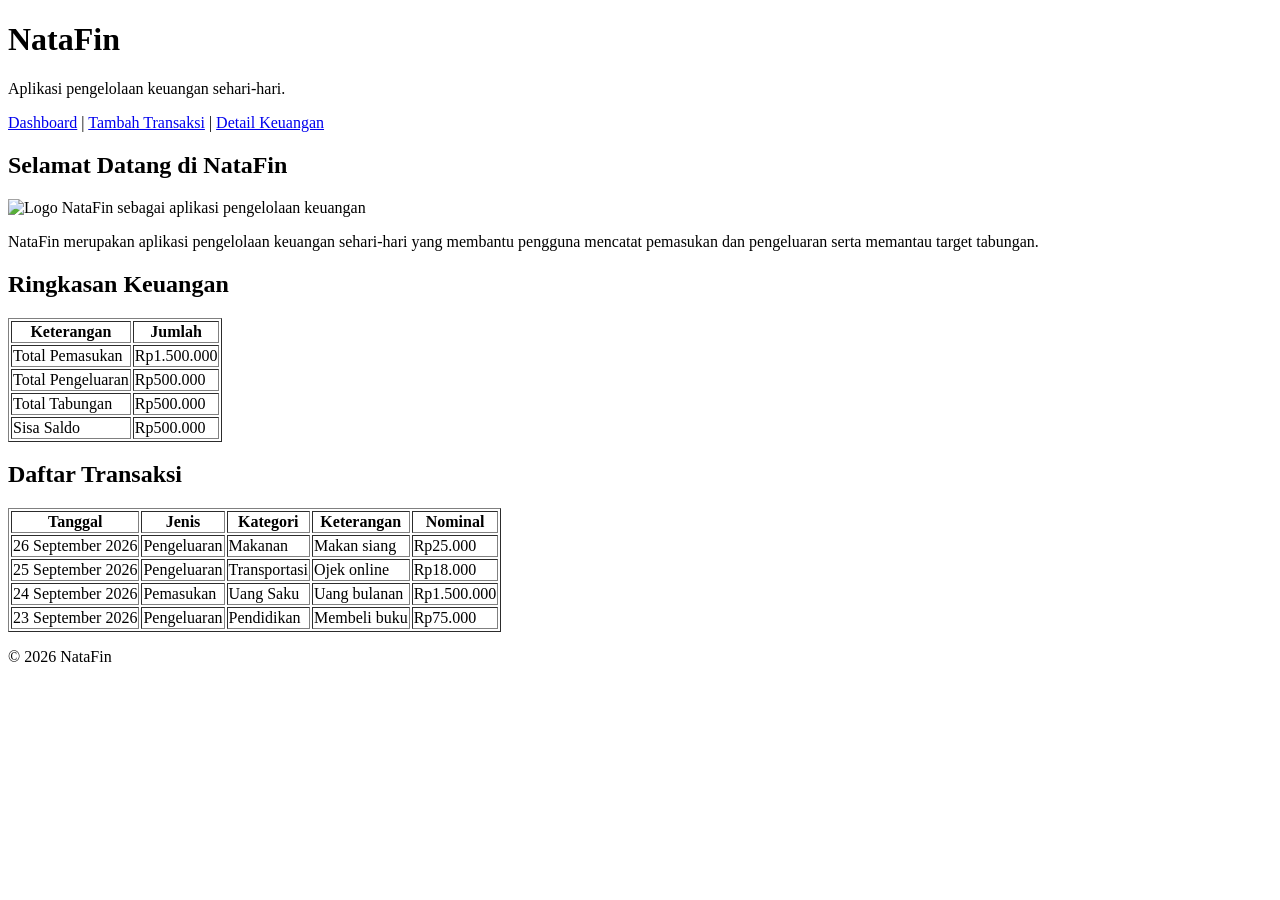
==== index.html @ c6db4d89 "Menambahkan struktur HTML" ====
<!DOCTYPE html>
<html lang="id">

<head>
    <meta charset="UTF-8">
    <meta name="viewport" content="width=device-width, initial-scale=1.0">
    <title>NataFin - Dashboard</title>
</head>

<body>
    <header>
        <h1>NataFin</h1>
        <p>Aplikasi pengelolaan keuangan sehari-hari.</p>

        <nav>
            <a href="index.html">Dashboard</a> |
            <a href="transaksi.html">Tambah Transaksi</a> |
            <a href="detail.html">Detail Keuangan</a>
        </nav>
    </header>

    <main>
        <article>
            <h2>Selamat Datang di NataFin</h2>

            <img src="https://placehold.co/600x200?text=NataFin" width="600" height="200"
                alt="Logo NataFin sebagai aplikasi pengelolaan keuangan">

            <p>
                NataFin merupakan aplikasi pengelolaan keuangan sehari-hari
                yang membantu pengguna mencatat pemasukan dan pengeluaran
                serta memantau target tabungan.
            </p>
        </article>

        <article>
            <h2>Ringkasan Keuangan</h2>

            <table border="1">
                <tr>
                    <th>Keterangan</th>
                    <th>Jumlah</th>
                </tr>
                <tr>
                    <td>Total Pemasukan</td>
                    <td>Rp1.500.000</td>
                </tr>
                <tr>
                    <td>Total Pengeluaran</td>
                    <td>Rp500.000</td>
                </tr>
                <tr>
                    <td>Total Tabungan</td>
                    <td>Rp500.000</td>
                </tr>
                <tr>
                    <td>Sisa Saldo</td>
                    <td>Rp500.000</td>
                </tr>
            </table>
        </article>

        <article>
            <h2>Daftar Transaksi</h2>

            <table border="1">
                <tr>
                    <th>Tanggal</th>
                    <th>Jenis</th>
                    <th>Kategori</th>
                    <th>Keterangan</th>
                    <th>Nominal</th>
                </tr>
                <tr>
                    <td>26 September 2026</td>
                    <td>Pengeluaran</td>
                    <td>Makanan</td>
                    <td>Makan siang</td>
                    <td>Rp25.000</td>
                </tr>
                <tr>
                    <td>25 September 2026</td>
                    <td>Pengeluaran</td>
                    <td>Transportasi</td>
                    <td>Ojek online</td>
                    <td>Rp18.000</td>
                </tr>
                <tr>
                    <td>24 September 2026</td>
                    <td>Pemasukan</td>
                    <td>Uang Saku</td>
                    <td>Uang bulanan</td>
                    <td>Rp1.500.000</td>
                </tr>
                <tr>
                    <td>23 September 2026</td>
                    <td>Pengeluaran</td>
                    <td>Pendidikan</td>
                    <td>Membeli buku</td>
                    <td>Rp75.000</td>
                </tr>
            </table>
        </article>
    </main>

    <footer>
        <p>&copy; 2026 NataFin</p>
    </footer>
</body>

</html>
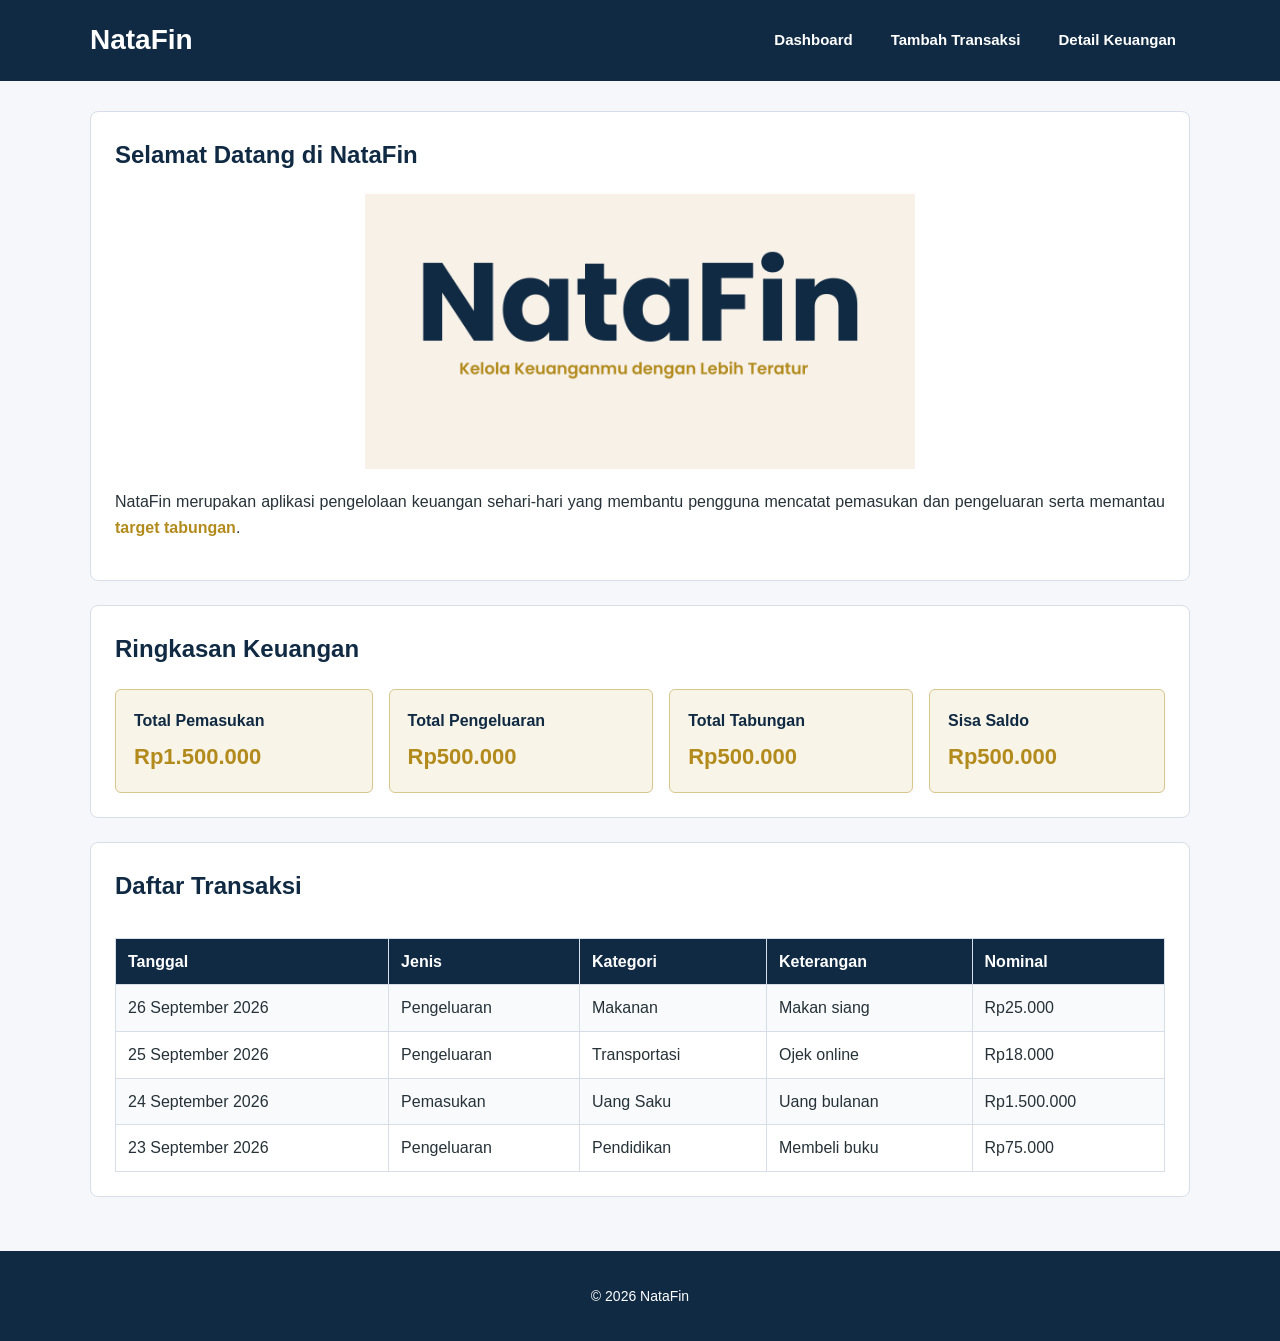
==== commit 412d27e7: "Menambahkan CSS pada aplikasi NataFin" ====
--- a/index.html
+++ b/index.html
@@ -5,107 +5,115 @@
     <meta charset="UTF-8">
     <meta name="viewport" content="width=device-width, initial-scale=1.0">
     <title>NataFin - Dashboard</title>
+    <link rel="stylesheet" href="style.css">
 </head>
 
 <body>
     <header>
-        <h1>NataFin</h1>
-        <p>Aplikasi pengelolaan keuangan sehari-hari.</p>
+        <div class="container navbar">
+            <a class="brand" href="index.html">NataFin</a>
 
-        <nav>
-            <a href="index.html">Dashboard</a> |
-            <a href="transaksi.html">Tambah Transaksi</a> |
-            <a href="detail.html">Detail Keuangan</a>
-        </nav>
+            <nav>
+                <ul class="nav-list">
+                    <li><a class="nav-link" href="index.html">Dashboard</a></li>
+                    <li><a class="nav-link" href="transaksi.html">Tambah Transaksi</a></li>
+                    <li><a class="nav-link" href="detail.html">Detail Keuangan</a></li>
+                </ul>
+            </nav>
+        </div>
     </header>
 
     <main>
-        <article>
-            <h2>Selamat Datang di NataFin</h2>
+        <div class="container">
+            <article>
+                <h2>Selamat Datang di NataFin</h2>
 
-            <img src="https://placehold.co/600x200?text=NataFin" width="600" height="200"
-                alt="Logo NataFin sebagai aplikasi pengelolaan keuangan">
+                <img class="logo" src="images/logo_natafin.png" alt="Logo NataFin">
 
-            <p>
-                NataFin merupakan aplikasi pengelolaan keuangan sehari-hari
-                yang membantu pengguna mencatat pemasukan dan pengeluaran
-                serta memantau target tabungan.
-            </p>
-        </article>
+                <p class="page-intro">
+                    NataFin merupakan aplikasi pengelolaan keuangan sehari-hari
+                    yang membantu pengguna mencatat pemasukan dan pengeluaran
+                    serta memantau <span class="highlight">target tabungan</span>.
+                </p>
+            </article>
 
-        <article>
-            <h2>Ringkasan Keuangan</h2>
+            <article>
+                <h2>Ringkasan Keuangan</h2>
 
-            <table border="1">
-                <tr>
-                    <th>Keterangan</th>
-                    <th>Jumlah</th>
-                </tr>
-                <tr>
-                    <td>Total Pemasukan</td>
-                    <td>Rp1.500.000</td>
-                </tr>
-                <tr>
-                    <td>Total Pengeluaran</td>
-                    <td>Rp500.000</td>
-                </tr>
-                <tr>
-                    <td>Total Tabungan</td>
-                    <td>Rp500.000</td>
-                </tr>
-                <tr>
-                    <td>Sisa Saldo</td>
-                    <td>Rp500.000</td>
-                </tr>
-            </table>
-        </article>
+                <div class="summary-grid">
+                    <div class="summary-card">
+                        <h3>Total Pemasukan</h3>
+                        <span class="amount">Rp1.500.000</span>
+                    </div>
 
-        <article>
-            <h2>Daftar Transaksi</h2>
+                    <div class="summary-card">
+                        <h3>Total Pengeluaran</h3>
+                        <span class="amount">Rp500.000</span>
+                    </div>
 
-            <table border="1">
-                <tr>
-                    <th>Tanggal</th>
-                    <th>Jenis</th>
-                    <th>Kategori</th>
-                    <th>Keterangan</th>
-                    <th>Nominal</th>
-                </tr>
-                <tr>
-                    <td>26 September 2026</td>
-                    <td>Pengeluaran</td>
-                    <td>Makanan</td>
-                    <td>Makan siang</td>
-                    <td>Rp25.000</td>
-                </tr>
-                <tr>
-                    <td>25 September 2026</td>
-                    <td>Pengeluaran</td>
-                    <td>Transportasi</td>
-                    <td>Ojek online</td>
-                    <td>Rp18.000</td>
-                </tr>
-                <tr>
-                    <td>24 September 2026</td>
-                    <td>Pemasukan</td>
-                    <td>Uang Saku</td>
-                    <td>Uang bulanan</td>
-                    <td>Rp1.500.000</td>
-                </tr>
-                <tr>
-                    <td>23 September 2026</td>
-                    <td>Pengeluaran</td>
-                    <td>Pendidikan</td>
-                    <td>Membeli buku</td>
-                    <td>Rp75.000</td>
-                </tr>
-            </table>
-        </article>
+                    <div class="summary-card">
+                        <h3>Total Tabungan</h3>
+                        <span class="amount">Rp500.000</span>
+                    </div>
+
+                    <div class="summary-card">
+                        <h3>Sisa Saldo</h3>
+                        <span class="amount">Rp500.000</span>
+                    </div>
+                </div>
+            </article>
+
+            <article>
+                <h2>Daftar Transaksi</h2>
+
+                <div class="table-wrapper">
+                    <table>
+                        <tr>
+                            <th>Tanggal</th>
+                            <th>Jenis</th>
+                            <th>Kategori</th>
+                            <th>Keterangan</th>
+                            <th>Nominal</th>
+                        </tr>
+                        <tr>
+                            <td>26 September 2026</td>
+                            <td>Pengeluaran</td>
+                            <td>Makanan</td>
+                            <td>Makan siang</td>
+                            <td>Rp25.000</td>
+                        </tr>
+                        <tr>
+                            <td>25 September 2026</td>
+                            <td>Pengeluaran</td>
+                            <td>Transportasi</td>
+                            <td>Ojek online</td>
+                            <td>Rp18.000</td>
+                        </tr>
+                        <tr>
+                            <td>24 September 2026</td>
+                            <td>Pemasukan</td>
+                            <td>Uang Saku</td>
+                            <td>Uang bulanan</td>
+                            <td>Rp1.500.000</td>
+                        </tr>
+                        <tr>
+                            <td>23 September 2026</td>
+                            <td>Pengeluaran</td>
+                            <td>Pendidikan</td>
+                            <td>Membeli buku</td>
+                            <td>Rp75.000</td>
+                        </tr>
+                    </table>
+                </div>
+            </article>
+        </div>
     </main>
 
     <footer>
-        <p>&copy; 2026 NataFin</p>
+        <div class="container">
+            <p>&copy; 2026 NataFin</p>
+        </div>
     </footer>
 </body>
 
-</html>+</html>
--- a/style.css
+++ b/style.css
@@ -0,0 +1,284 @@
+* {
+    box-sizing: border-box;
+}
+
+body {
+    margin: 0;
+    font-family: Arial, sans-serif;
+    font-size: 16px;
+    line-height: 1.6;
+    background-color: #F5F7FA;
+    color: #263238;
+}
+
+.container {
+    width: 90%;
+    max-width: 1100px;
+    margin: 0 auto;
+}
+
+header {
+    background-color: #102A43;
+    color: white;
+    padding: 18px 0;
+}
+
+.navbar {
+    display: flex;
+    justify-content: space-between;
+    align-items: center;
+}
+
+.brand {
+    color: white;
+    text-decoration: none;
+    font-size: 28px;
+    font-weight: bold;
+}
+
+.nav-list {
+    display: flex;
+    align-items: center;
+    gap: 10px;
+    margin: 0;
+    padding: 0;
+    list-style-type: none;
+}
+
+.nav-list li {
+    margin: 0;
+}
+
+.nav-link {
+    display: block;
+    padding: 9px 14px;
+    color: white;
+    text-decoration: none;
+    font-size: 15px;
+    font-weight: bold;
+}
+
+.nav-link:hover {
+    color: #D4AF37;
+}
+
+main {
+    padding: 30px 0;
+}
+
+article {
+    margin-bottom: 24px;
+    padding: 24px;
+    background-color: white;
+    border: 1px solid #D7DEE7;
+    border-radius: 8px;
+}
+
+article h2 {
+    margin-top: 0;
+    color: #102A43;
+    font-size: 24px;
+    font-weight: bold;
+}
+
+article h3 {
+    color: #102A43;
+}
+
+.page-intro {
+    text-align: justify;
+}
+
+.logo {
+    display: block;
+    width: 550px;
+    max-width: 100%;
+    height: auto;
+    margin: 20px auto;
+}
+
+.highlight {
+    color: #B38B1D;
+    font-weight: bold;
+}
+
+.summary-grid {
+    display: flex;
+    flex-wrap: wrap;
+    gap: 16px;
+}
+
+.summary-card {
+    flex-grow: 1;
+    padding: 18px;
+    background-color: #F8F4E8;
+    border: 1px solid #D9C68A;
+    border-radius: 6px;
+}
+
+.summary-card h3 {
+    margin: 0 0 6px;
+    font-size: 16px;
+    font-weight: bold;
+}
+
+.amount {
+    font-size: 22px;
+    font-weight: bold;
+    color: #B38B1D;
+}
+
+.table-wrapper {
+    overflow-x: auto;
+}
+
+table {
+    width: 100%;
+    border-collapse: collapse;
+    margin-top: 12px;
+    background-color: white;
+}
+
+th,
+td {
+    padding: 10px 12px;
+    border: 1px solid #D7DEE7;
+    text-align: left;
+}
+
+th {
+    background-color: #102A43;
+    color: white;
+    font-weight: bold;
+}
+
+tr:nth-child(even) td {
+    background-color: #F8FAFC;
+}
+
+.form-group {
+    margin-bottom: 18px;
+}
+
+.form-label {
+    display: block;
+    margin-bottom: 6px;
+    color: #102A43;
+    font-weight: bold;
+}
+
+input,
+select,
+textarea {
+    width: 100%;
+    max-width: 600px;
+    padding: 10px;
+    font-family: Arial, sans-serif;
+    font-size: 16px;
+    color: #263238;
+    background-color: white;
+    border: 1px solid #B9C4D0;
+    border-radius: 4px;
+}
+
+input:focus,
+select:focus,
+textarea:focus {
+    outline: 2px solid #D4AF37;
+}
+
+textarea {
+    resize: vertical;
+}
+
+.form-actions {
+    text-align: left;
+}
+
+button {
+    padding: 10px 18px;
+    border: 0;
+    border-radius: 6px;
+    background-color: #D4AF37;
+    color: #102A43;
+    font-size: 16px;
+    font-weight: bold;
+}
+
+button:hover {
+    background-color: #B38B1D;
+    color: white;
+}
+
+.content-link {
+    color: #B38B1D;
+    font-weight: bold;
+}
+
+footer {
+    padding: 20px 0;
+    background-color: #102A43;
+    color: white;
+    text-align: center;
+    font-size: 14px;
+}
+
+@media (max-width: 576px) {
+    body {
+        font-size: 15px;
+    }
+
+    .container {
+        width: 94%;
+    }
+
+    .navbar {
+        flex-direction: column;
+        gap: 12px;
+    }
+
+    .brand {
+        font-size: 26px;
+    }
+
+    .nav-list {
+        flex-direction: column;
+        align-items: stretch;
+        width: 100%;
+        gap: 4px;
+    }
+
+    .nav-link {
+        text-align: center;
+    }
+
+    main {
+        padding: 18px 0;
+    }
+
+    article {
+        padding: 18px;
+    }
+
+    article h2 {
+        font-size: 21px;
+    }
+
+    .logo {
+        width: 300px;
+    }
+
+    .summary-card {
+        flex-basis: 100%;
+    }
+
+    th,
+    td {
+        padding: 8px;
+        font-size: 14px;
+    }
+
+    .amount {
+        font-size: 20px;
+    }
+}
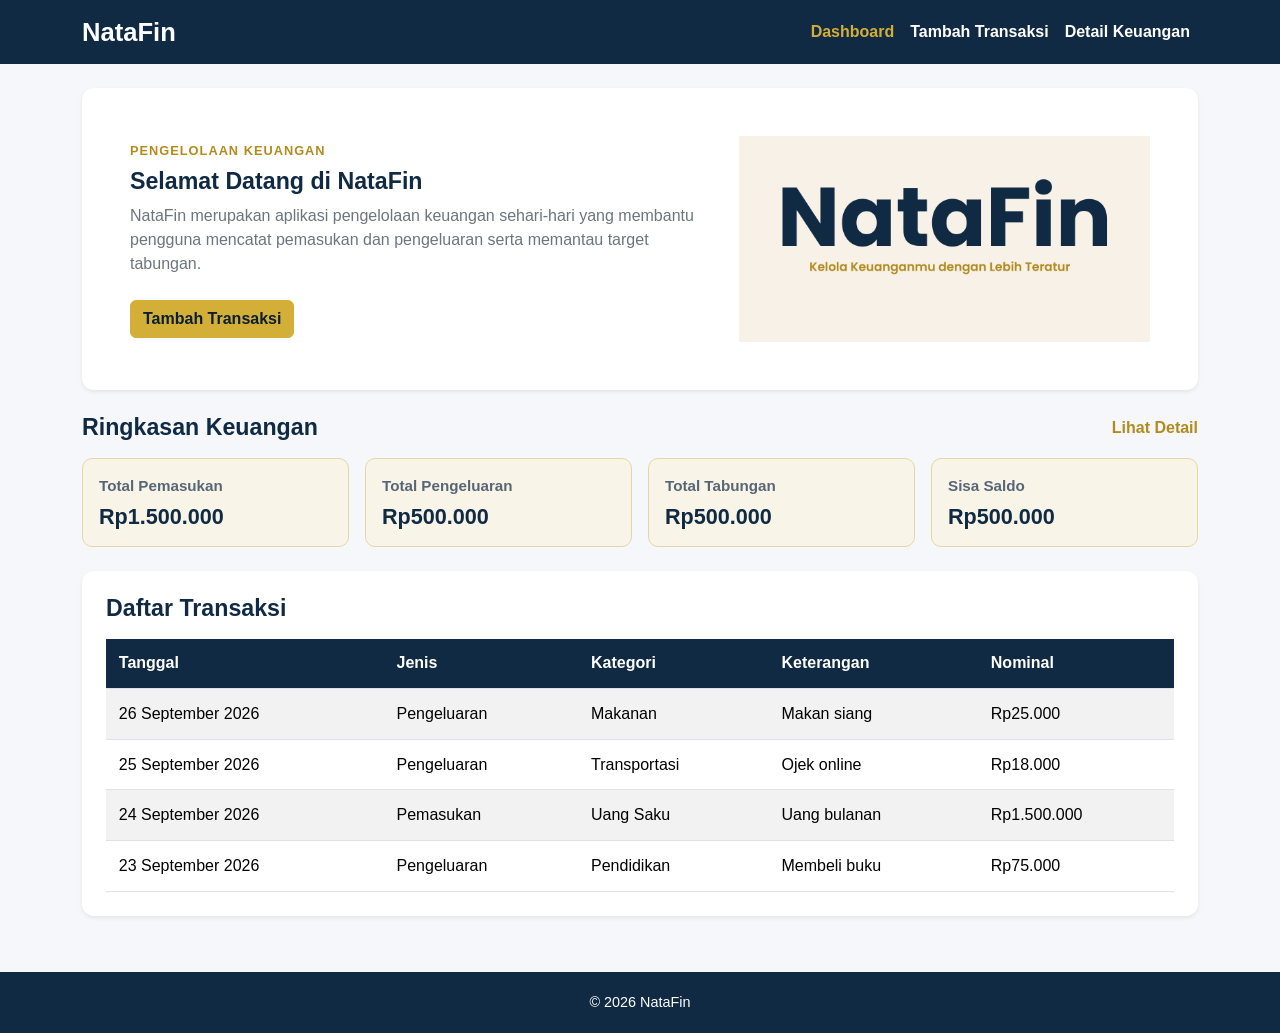
==== commit 1de721ff: "Menerapkan Bootstrap pada aplikasi NataFin" ====
--- a/index.html
+++ b/index.html
@@ -5,115 +5,168 @@
     <meta charset="UTF-8">
     <meta name="viewport" content="width=device-width, initial-scale=1.0">
     <title>NataFin - Dashboard</title>
+
+    <link href="https://cdn.jsdelivr.net/npm/bootstrap@5.3.0/dist/css/bootstrap.min.css" rel="stylesheet">
     <link rel="stylesheet" href="style.css">
 </head>
 
 <body>
-    <header>
-        <div class="container navbar">
-            <a class="brand" href="index.html">NataFin</a>
+    <nav class="navbar navbar-expand-lg navbar-dark navbar-natafin">
+        <div class="container">
+            <a class="navbar-brand" href="index.html">NataFin</a>
 
-            <nav>
-                <ul class="nav-list">
-                    <li><a class="nav-link" href="index.html">Dashboard</a></li>
-                    <li><a class="nav-link" href="transaksi.html">Tambah Transaksi</a></li>
-                    <li><a class="nav-link" href="detail.html">Detail Keuangan</a></li>
+            <button class="navbar-toggler" type="button" data-bs-toggle="collapse"
+                data-bs-target="#navbarNataFin" aria-controls="navbarNataFin"
+                aria-expanded="false" aria-label="Buka navigasi">
+                <span class="navbar-toggler-icon"></span>
+            </button>
+
+            <div class="collapse navbar-collapse" id="navbarNataFin">
+                <ul class="navbar-nav ms-auto mb-2 mb-lg-0">
+                    <li class="nav-item">
+                        <a class="nav-link active" aria-current="page" href="index.html">Dashboard</a>
+                    </li>
+                    <li class="nav-item">
+                        <a class="nav-link" href="transaksi.html">Tambah Transaksi</a>
+                    </li>
+                    <li class="nav-item">
+                        <a class="nav-link" href="detail.html">Detail Keuangan</a>
+                    </li>
                 </ul>
-            </nav>
+            </div>
         </div>
-    </header>
+    </nav>
 
-    <main>
-        <div class="container">
-            <article>
-                <h2>Selamat Datang di NataFin</h2>
+    <main class="container py-4">
+        <section class="card hero-card shadow-sm border-0 mb-4">
+            <div class="card-body p-4 p-lg-5">
+                <div class="row align-items-center g-4">
+                    <div class="col-12 col-lg-7">
+                        <p class="eyebrow">PENGELOLAAN KEUANGAN</p>
+                        <h1 class="section-title">Selamat Datang di NataFin</h1>
 
-                <img class="logo" src="images/logo_natafin.png" alt="Logo NataFin">
+                        <p class="text-secondary">
+                            NataFin merupakan aplikasi pengelolaan keuangan sehari-hari
+                            yang membantu pengguna mencatat pemasukan dan pengeluaran
+                            serta memantau target tabungan.
+                        </p>
 
-                <p class="page-intro">
-                    NataFin merupakan aplikasi pengelolaan keuangan sehari-hari
-                    yang membantu pengguna mencatat pemasukan dan pengeluaran
-                    serta memantau <span class="highlight">target tabungan</span>.
-                </p>
-            </article>
-
-            <article>
-                <h2>Ringkasan Keuangan</h2>
-
-                <div class="summary-grid">
-                    <div class="summary-card">
-                        <h3>Total Pemasukan</h3>
-                        <span class="amount">Rp1.500.000</span>
+                        <a href="transaksi.html" class="btn btn-gold mt-2">
+                            Tambah Transaksi
+                        </a>
                     </div>
 
-                    <div class="summary-card">
-                        <h3>Total Pengeluaran</h3>
-                        <span class="amount">Rp500.000</span>
-                    </div>
-
-                    <div class="summary-card">
-                        <h3>Total Tabungan</h3>
-                        <span class="amount">Rp500.000</span>
-                    </div>
-
-                    <div class="summary-card">
-                        <h3>Sisa Saldo</h3>
-                        <span class="amount">Rp500.000</span>
+                    <div class="col-12 col-lg-5 text-center">
+                        <img src="images/logo_natafin.png"
+                            class="img-fluid brand-logo" alt="Logo NataFin">
                     </div>
                 </div>
-            </article>
+            </div>
+        </section>
 
-            <article>
-                <h2>Daftar Transaksi</h2>
+        <section class="mb-4">
+            <div class="d-flex justify-content-between align-items-center mb-3">
+                <h2 class="section-title mb-0">Ringkasan Keuangan</h2>
+                <a href="detail.html" class="content-link">Lihat Detail</a>
+            </div>
 
-                <div class="table-wrapper">
-                    <table>
-                        <tr>
-                            <th>Tanggal</th>
-                            <th>Jenis</th>
-                            <th>Kategori</th>
-                            <th>Keterangan</th>
-                            <th>Nominal</th>
-                        </tr>
-                        <tr>
-                            <td>26 September 2026</td>
-                            <td>Pengeluaran</td>
-                            <td>Makanan</td>
-                            <td>Makan siang</td>
-                            <td>Rp25.000</td>
-                        </tr>
-                        <tr>
-                            <td>25 September 2026</td>
-                            <td>Pengeluaran</td>
-                            <td>Transportasi</td>
-                            <td>Ojek online</td>
-                            <td>Rp18.000</td>
-                        </tr>
-                        <tr>
-                            <td>24 September 2026</td>
-                            <td>Pemasukan</td>
-                            <td>Uang Saku</td>
-                            <td>Uang bulanan</td>
-                            <td>Rp1.500.000</td>
-                        </tr>
-                        <tr>
-                            <td>23 September 2026</td>
-                            <td>Pengeluaran</td>
-                            <td>Pendidikan</td>
-                            <td>Membeli buku</td>
-                            <td>Rp75.000</td>
-                        </tr>
+            <div class="row g-3">
+                <div class="col-12 col-sm-6 col-xl-3">
+                    <div class="card summary-card h-100">
+                        <div class="card-body">
+                            <p class="summary-label">Total Pemasukan</p>
+                            <h3 class="summary-amount">Rp1.500.000</h3>
+                        </div>
+                    </div>
+                </div>
+
+                <div class="col-12 col-sm-6 col-xl-3">
+                    <div class="card summary-card h-100">
+                        <div class="card-body">
+                            <p class="summary-label">Total Pengeluaran</p>
+                            <h3 class="summary-amount">Rp500.000</h3>
+                        </div>
+                    </div>
+                </div>
+
+                <div class="col-12 col-sm-6 col-xl-3">
+                    <div class="card summary-card h-100">
+                        <div class="card-body">
+                            <p class="summary-label">Total Tabungan</p>
+                            <h3 class="summary-amount">Rp500.000</h3>
+                        </div>
+                    </div>
+                </div>
+
+                <div class="col-12 col-sm-6 col-xl-3">
+                    <div class="card summary-card h-100">
+                        <div class="card-body">
+                            <p class="summary-label">Sisa Saldo</p>
+                            <h3 class="summary-amount">Rp500.000</h3>
+                        </div>
+                    </div>
+                </div>
+            </div>
+        </section>
+
+        <section class="card content-card shadow-sm border-0">
+            <div class="card-body p-3 p-md-4">
+                <h2 class="section-title mb-3">Daftar Transaksi</h2>
+
+                <div class="table-responsive">
+                    <table class="table table-striped table-hover align-middle mb-0">
+                        <thead class="table-natafin">
+                            <tr>
+                                <th scope="col">Tanggal</th>
+                                <th scope="col">Jenis</th>
+                                <th scope="col">Kategori</th>
+                                <th scope="col">Keterangan</th>
+                                <th scope="col">Nominal</th>
+                            </tr>
+                        </thead>
+                        <tbody>
+                            <tr>
+                                <td>26 September 2026</td>
+                                <td>Pengeluaran</td>
+                                <td>Makanan</td>
+                                <td>Makan siang</td>
+                                <td>Rp25.000</td>
+                            </tr>
+                            <tr>
+                                <td>25 September 2026</td>
+                                <td>Pengeluaran</td>
+                                <td>Transportasi</td>
+                                <td>Ojek online</td>
+                                <td>Rp18.000</td>
+                            </tr>
+                            <tr>
+                                <td>24 September 2026</td>
+                                <td>Pemasukan</td>
+                                <td>Uang Saku</td>
+                                <td>Uang bulanan</td>
+                                <td>Rp1.500.000</td>
+                            </tr>
+                            <tr>
+                                <td>23 September 2026</td>
+                                <td>Pengeluaran</td>
+                                <td>Pendidikan</td>
+                                <td>Membeli buku</td>
+                                <td>Rp75.000</td>
+                            </tr>
+                        </tbody>
                     </table>
                 </div>
-            </article>
-        </div>
+            </div>
+        </section>
     </main>
 
-    <footer>
-        <div class="container">
-            <p>&copy; 2026 NataFin</p>
+    <footer class="footer-natafin">
+        <div class="container text-center">
+            <p class="mb-0">&copy; 2026 NataFin</p>
         </div>
     </footer>
+
+    <script src="https://cdn.jsdelivr.net/npm/bootstrap@5.3.0/dist/js/bootstrap.bundle.min.js"></script>
 </body>
 
 </html>
--- a/style.css
+++ b/style.css
@@ -1,284 +1,166 @@
-* {
-    box-sizing: border-box;
+:root {
+    --natafin-navy: #102A43;
+    --natafin-navy-dark: #0B1F33;
+    --natafin-gold: #D4AF37;
+    --natafin-gold-dark: #B38B1D;
+    --natafin-bg: #F5F7FA;
+    --natafin-text: #263238;
+    --natafin-border: #D7DEE7;
+    --natafin-pale-gold: #F8F4E8;
 }
 
 body {
     margin: 0;
     font-family: Arial, sans-serif;
-    font-size: 16px;
-    line-height: 1.6;
-    background-color: #F5F7FA;
-    color: #263238;
+    color: var(--natafin-text);
+    background-color: var(--natafin-bg);
 }
 
-.container {
-    width: 90%;
-    max-width: 1100px;
-    margin: 0 auto;
+.navbar-natafin {
+    background-color: var(--natafin-navy);
 }
 
-header {
-    background-color: #102A43;
-    color: white;
-    padding: 18px 0;
-}
-
-.navbar {
-    display: flex;
-    justify-content: space-between;
-    align-items: center;
-}
-
-.brand {
-    color: white;
-    text-decoration: none;
-    font-size: 28px;
+.navbar-natafin .navbar-brand {
+    color: #FFFFFF;
+    font-size: 1.6rem;
     font-weight: bold;
 }
 
-.nav-list {
-    display: flex;
-    align-items: center;
-    gap: 10px;
-    margin: 0;
-    padding: 0;
-    list-style-type: none;
+.navbar-natafin .nav-link {
+    padding: 0.65rem 0.9rem;
+    color: #FFFFFF;
+    font-weight: 600;
 }
 
-.nav-list li {
-    margin: 0;
+.navbar-natafin .nav-link:hover,
+.navbar-natafin .nav-link.active {
+    color: var(--natafin-gold);
 }
 
-.nav-link {
-    display: block;
-    padding: 9px 14px;
-    color: white;
-    text-decoration: none;
-    font-size: 15px;
-    font-weight: bold;
+.section-title {
+    color: var(--natafin-navy);
+    font-size: 1.45rem;
+    font-weight: 700;
 }
 
-.nav-link:hover {
-    color: #D4AF37;
+.eyebrow {
+    margin-bottom: 0.5rem;
+    color: var(--natafin-gold-dark);
+    font-size: 0.8rem;
+    font-weight: 700;
+    letter-spacing: 1px;
 }
 
-main {
-    padding: 30px 0;
+.hero-card,
+.content-card {
+    border-radius: 12px;
+    background-color: #FFFFFF;
 }
 
-article {
-    margin-bottom: 24px;
-    padding: 24px;
-    background-color: white;
-    border: 1px solid #D7DEE7;
-    border-radius: 8px;
+.brand-logo {
+    width: 100%;
+    max-width: 480px;
+    height: auto;
 }
 
-article h2 {
-    margin-top: 0;
-    color: #102A43;
-    font-size: 24px;
-    font-weight: bold;
+.btn-gold {
+    border: 1px solid var(--natafin-gold);
+    background-color: var(--natafin-gold);
+    color: var(--natafin-navy-dark);
+    font-weight: 700;
 }
 
-article h3 {
-    color: #102A43;
+.btn-gold:hover {
+    border-color: var(--natafin-gold-dark);
+    background-color: var(--natafin-gold-dark);
+    color: #FFFFFF;
 }
 
-.page-intro {
-    text-align: justify;
+.btn-outline-navy {
+    border: 1px solid var(--natafin-navy);
+    color: var(--natafin-navy);
+    font-weight: 600;
 }
 
-.logo {
-    display: block;
-    width: 550px;
-    max-width: 100%;
-    height: auto;
-    margin: 20px auto;
-}
-
-.highlight {
-    color: #B38B1D;
-    font-weight: bold;
-}
-
-.summary-grid {
-    display: flex;
-    flex-wrap: wrap;
-    gap: 16px;
+.btn-outline-navy:hover {
+    background-color: var(--natafin-navy);
+    color: #FFFFFF;
 }
 
 .summary-card {
-    flex-grow: 1;
-    padding: 18px;
-    background-color: #F8F4E8;
-    border: 1px solid #D9C68A;
-    border-radius: 6px;
+    border: 1px solid #E5D7A5;
+    border-radius: 10px;
+    background-color: var(--natafin-pale-gold);
 }
 
-.summary-card h3 {
-    margin: 0 0 6px;
-    font-size: 16px;
-    font-weight: bold;
+.summary-label {
+    margin-bottom: 0.4rem;
+    color: #586575;
+    font-size: 0.95rem;
+    font-weight: 600;
 }
 
-.amount {
-    font-size: 22px;
-    font-weight: bold;
-    color: #B38B1D;
+.summary-amount {
+    margin: 0;
+    color: var(--natafin-navy);
+    font-size: 1.35rem;
+    font-weight: 700;
 }
 
-.table-wrapper {
-    overflow-x: auto;
+.content-link {
+    color: var(--natafin-gold-dark);
+    font-weight: 700;
+    text-decoration: none;
 }
 
-table {
-    width: 100%;
-    border-collapse: collapse;
-    margin-top: 12px;
-    background-color: white;
+.content-link:hover {
+    color: var(--natafin-navy);
+    text-decoration: underline;
 }
 
-th,
-td {
-    padding: 10px 12px;
-    border: 1px solid #D7DEE7;
-    text-align: left;
+.table-natafin th {
+    background-color: var(--natafin-navy);
+    color: #FFFFFF;
+    font-weight: 600;
 }
 
-th {
-    background-color: #102A43;
-    color: white;
-    font-weight: bold;
-}
-
-tr:nth-child(even) td {
-    background-color: #F8FAFC;
-}
-
-.form-group {
-    margin-bottom: 18px;
+.table > :not(caption) > * > * {
+    padding: 0.8rem;
 }
 
 .form-label {
-    display: block;
-    margin-bottom: 6px;
-    color: #102A43;
-    font-weight: bold;
+    color: var(--natafin-navy);
+    font-weight: 600;
 }
 
-input,
-select,
-textarea {
-    width: 100%;
-    max-width: 600px;
-    padding: 10px;
-    font-family: Arial, sans-serif;
-    font-size: 16px;
-    color: #263238;
-    background-color: white;
-    border: 1px solid #B9C4D0;
-    border-radius: 4px;
+.form-control:focus,
+.form-select:focus {
+    border-color: var(--natafin-gold);
+    box-shadow: 0 0 0 0.2rem rgba(212, 175, 55, 0.2);
 }
 
-input:focus,
-select:focus,
-textarea:focus {
-    outline: 2px solid #D4AF37;
-}
-
-textarea {
-    resize: vertical;
-}
-
-.form-actions {
-    text-align: left;
-}
-
-button {
-    padding: 10px 18px;
-    border: 0;
-    border-radius: 6px;
-    background-color: #D4AF37;
-    color: #102A43;
-    font-size: 16px;
-    font-weight: bold;
-}
-
-button:hover {
-    background-color: #B38B1D;
-    color: white;
-}
-
-.content-link {
-    color: #B38B1D;
-    font-weight: bold;
-}
-
-footer {
-    padding: 20px 0;
-    background-color: #102A43;
-    color: white;
-    text-align: center;
-    font-size: 14px;
+.footer-natafin {
+    margin-top: 2rem;
+    padding: 1.25rem 0;
+    background-color: var(--natafin-navy);
+    color: #FFFFFF;
+    font-size: 0.9rem;
 }
 
 @media (max-width: 576px) {
-    body {
-        font-size: 15px;
+    .section-title {
+        font-size: 1.25rem;
     }
 
-    .container {
-        width: 94%;
+    .brand-logo {
+        max-width: 320px;
     }
 
-    .navbar {
-        flex-direction: column;
-        gap: 12px;
+    .summary-amount {
+        font-size: 1.2rem;
     }
 
-    .brand {
-        font-size: 26px;
-    }
-
-    .nav-list {
-        flex-direction: column;
-        align-items: stretch;
-        width: 100%;
-        gap: 4px;
-    }
-
-    .nav-link {
-        text-align: center;
-    }
-
-    main {
-        padding: 18px 0;
-    }
-
-    article {
-        padding: 18px;
-    }
-
-    article h2 {
-        font-size: 21px;
-    }
-
-    .logo {
-        width: 300px;
-    }
-
-    .summary-card {
-        flex-basis: 100%;
-    }
-
-    th,
-    td {
-        padding: 8px;
-        font-size: 14px;
-    }
-
-    .amount {
-        font-size: 20px;
+    .table > :not(caption) > * > * {
+        padding: 0.6rem;
     }
 }
